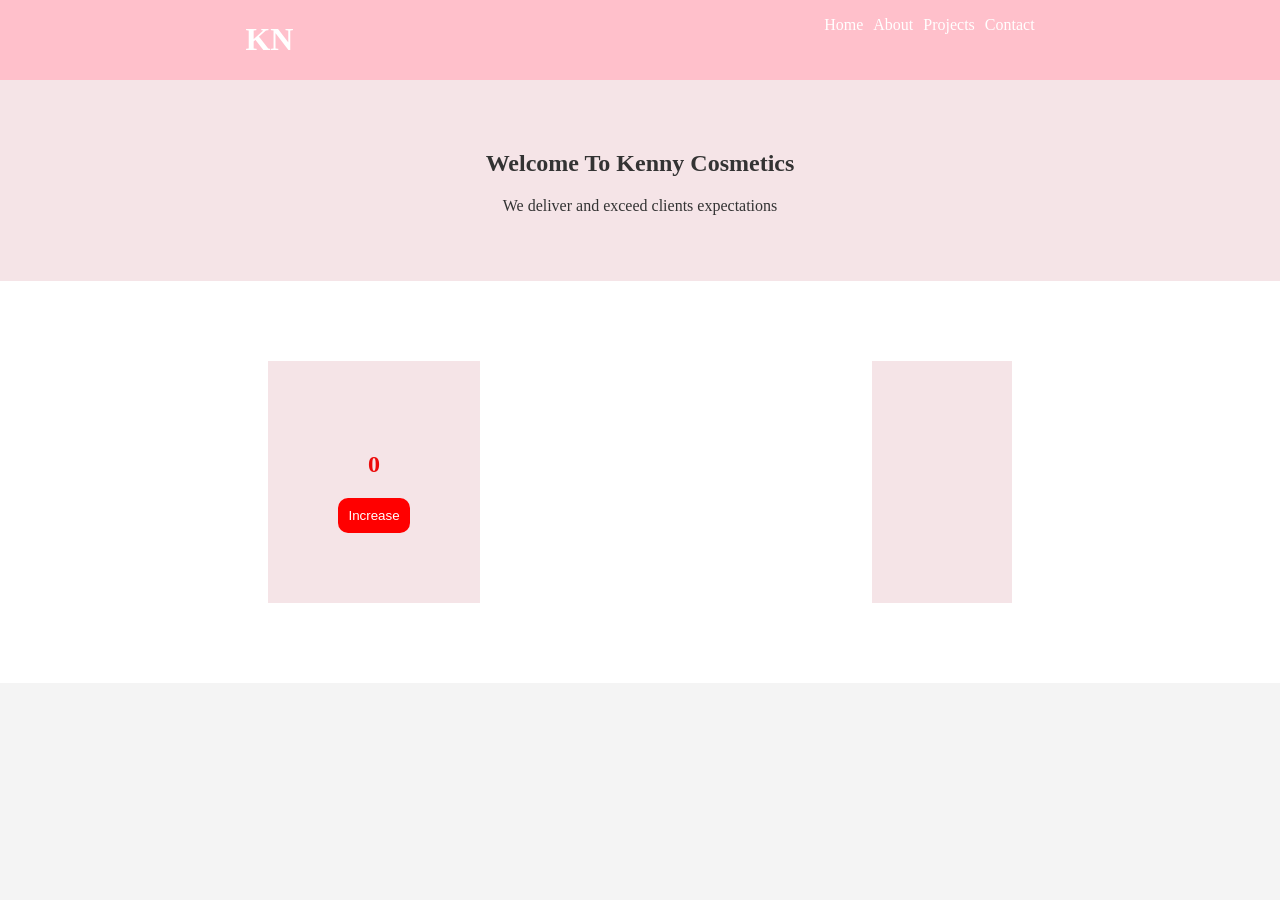
==== index.html @ ae534ec7 "first commit" ====
<!DOCTYPE html>
<html lang="en">
<head>
    <meta charset="UTF-8">
    <meta name="viewport" content="width=device-width, initial-scale=1.0">
    <title>Document</title>
    <link rel="stylesheet" href="style.css">
</head>
<body>
    <header>
        <h1 class="logo">KN</h1>
        <nav>
            <ul>
                <li> <a href="#">Home</a> </li>
                <li> <a href="#">About</a> </li>
                <li> <a href="#">Projects</a> </li>
                <li> <a href="#">Contact</a> </li>
            </ul>
            </ul>
            </ul>
            </ul>
        </nav>
    </header>

    <section id="hero">
        <h1>Welcome To Kenny Cosmetics</h1>
        <p>We deliver and exceed clients expectations</p>
    </section>

    <div id="container">
        <section>
            <h1 id="num">0</h1>
            <button id="btn">Increase</button>
        </section>
        <section></section>
    </div>
    <script src="script.js"></script>
</body>
</html>
---- style.css ----
body{
    background-color: #f4f4f4;
    padding: 0;
    margin: 0;
}
header{
    background-color: pink;
    display: flex;
    justify-content: space-around;
}
header nav ul{
    display: flex;
    gap: 10px;
}
header nav ul li{
    list-style: none;
}
header nav ul li a{
    color: #ffffff;
    text-decoration: none;

}
.logo{
    color: white;
}

#hero{
    background-color: rgb(245, 228, 231);
    text-align: center;
    margin: 0;
    color: #333;
    padding: 50px;
}

#container{
    background-color: white;
    padding: 80px;
    display: flex;
    gap: 15px;
    justify-content: space-around;
}
#container section{
    background-color: rgb(245, 228, 231);
    padding: 70px;
    text-align: center;
    color: #ec0c0c;
    
}
#container section:hover{
    cursor: pointer;
    
}
button{
    background-color:red;
    color: white;
    border: none;
    padding: 10px;
    border-radius: 10px;
}
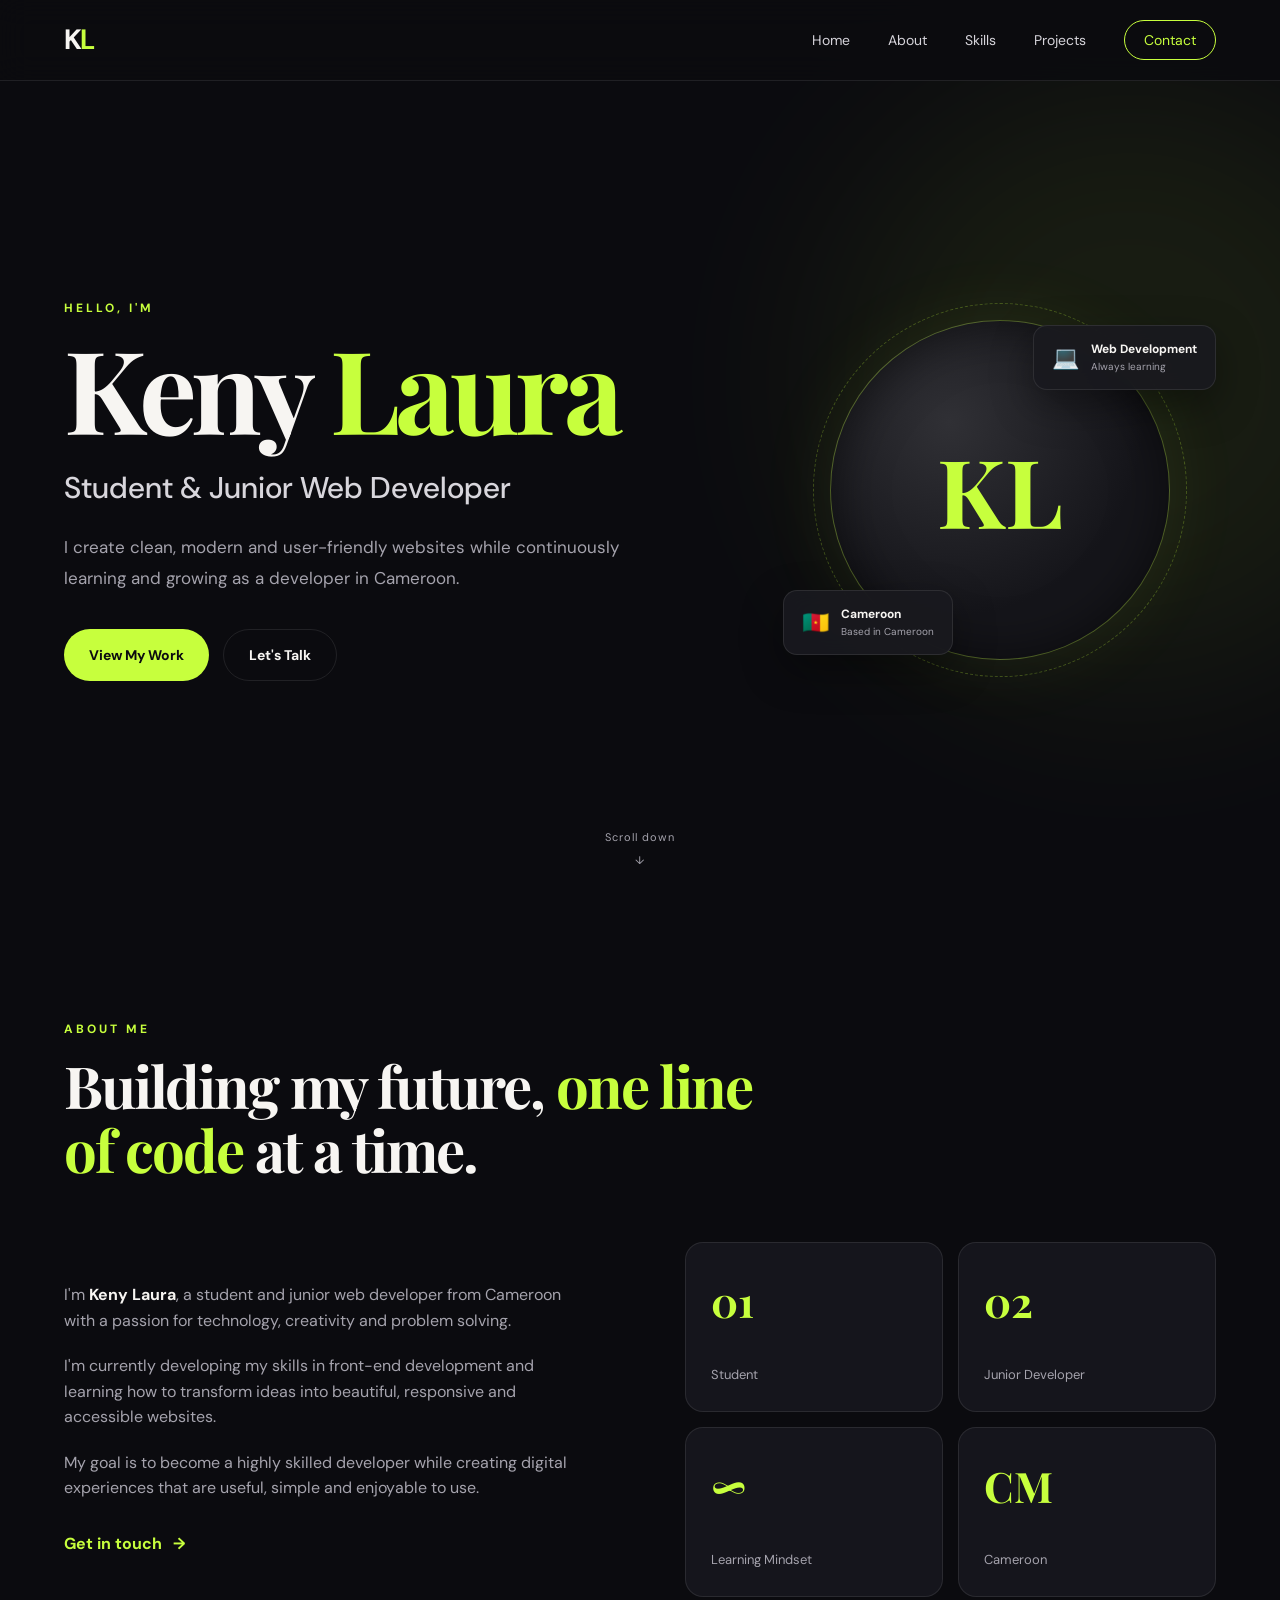
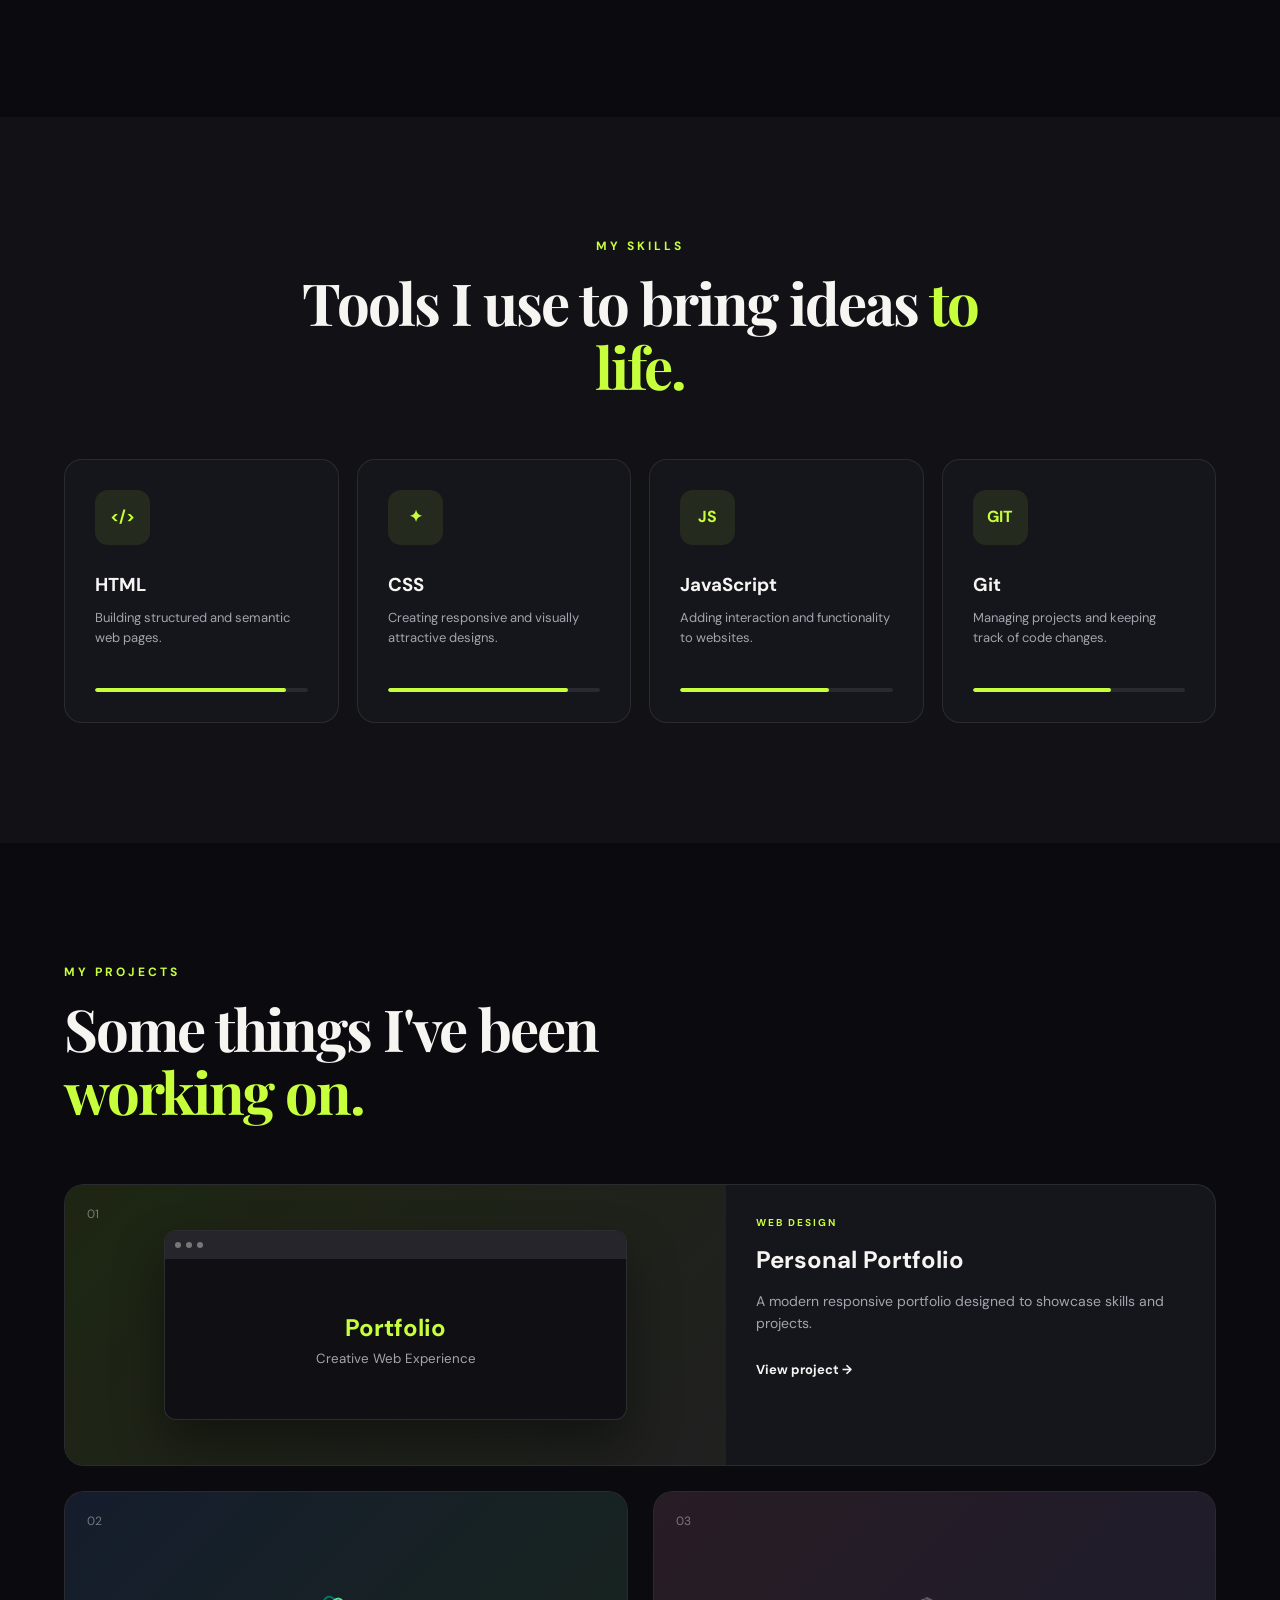
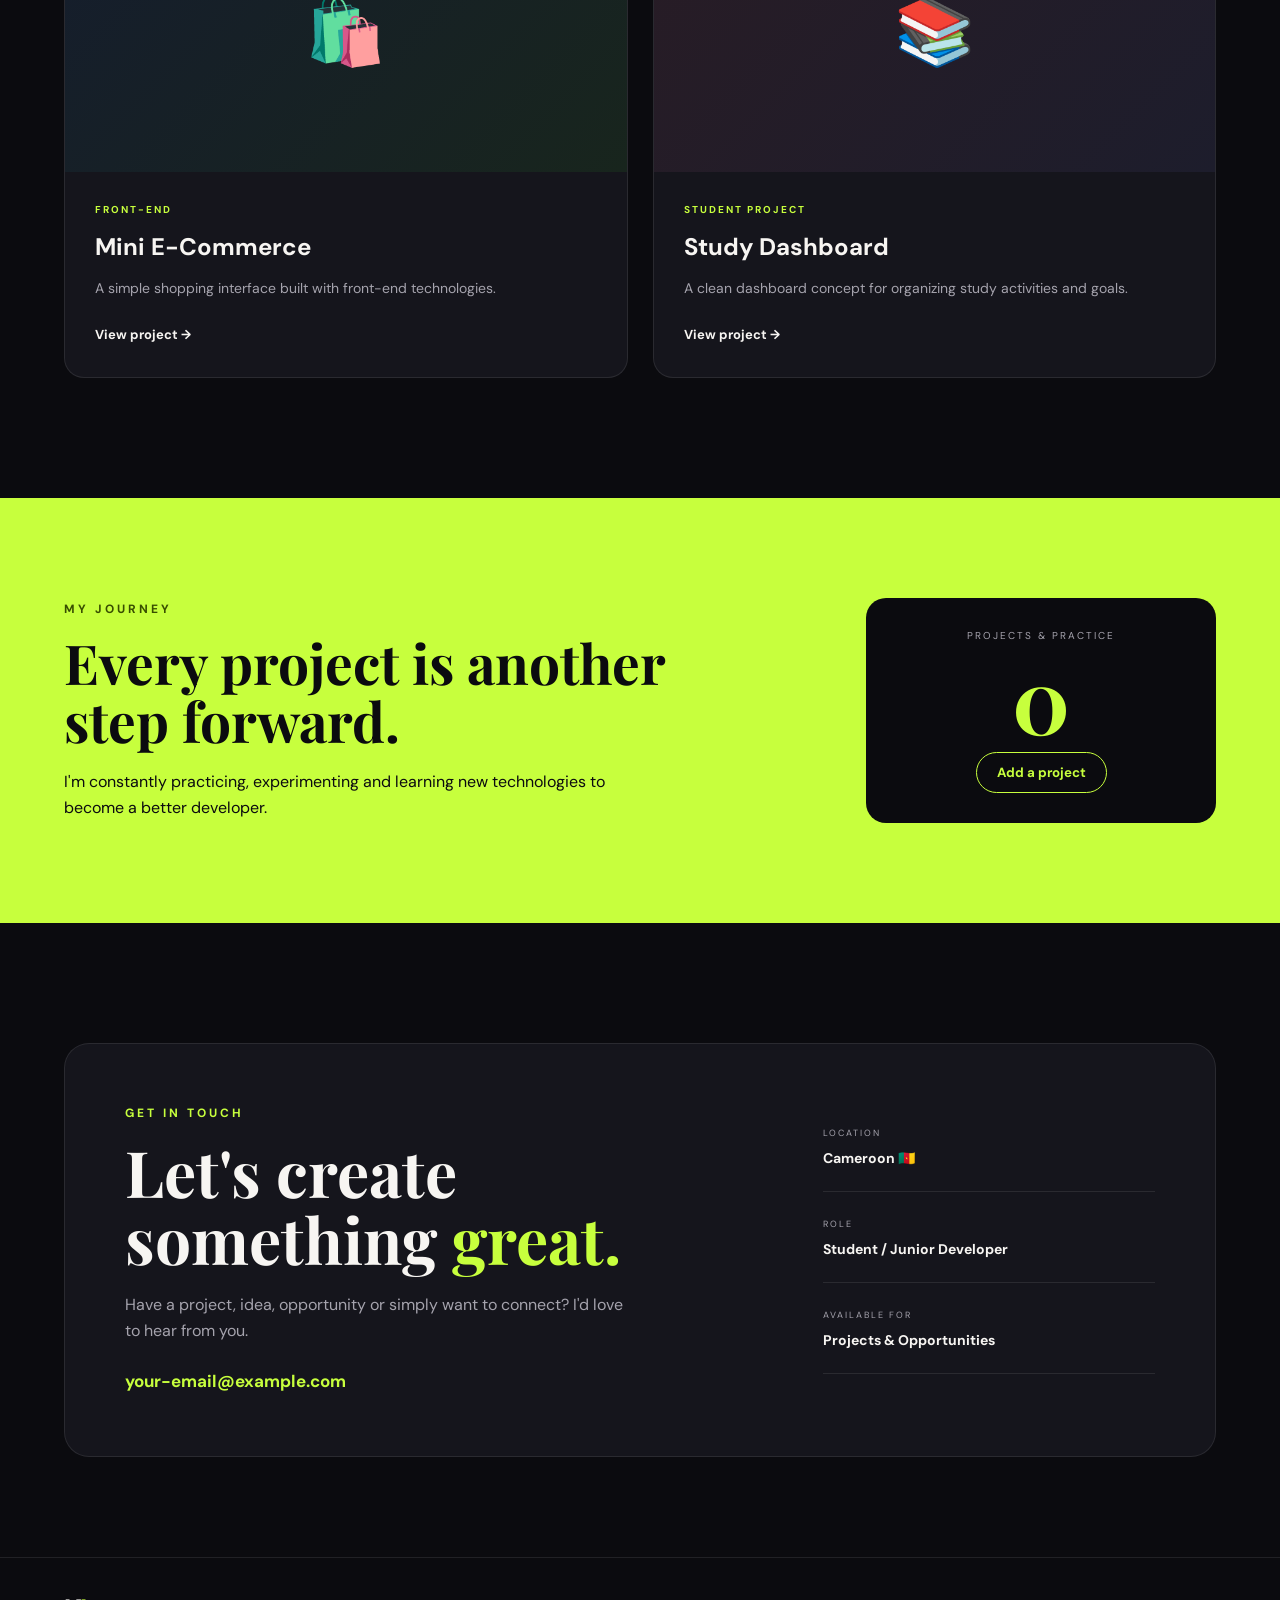
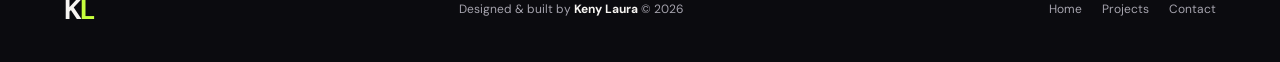
==== commit 54cbd7fe: "Made the site portfolio-like" ====
--- a/index.html
+++ b/index.html
@@ -3,37 +3,362 @@
 <head>
     <meta charset="UTF-8">
     <meta name="viewport" content="width=device-width, initial-scale=1.0">
-    <title>Document</title>
+    <meta name="description" content="Keny Laura - Student and Junior Web Developer from Cameroon">
+    <title>Keny Laura | Web Developer</title>
     <link rel="stylesheet" href="style.css">
 </head>
+
 <body>
-    <header>
-        <h1 class="logo">KN</h1>
-        <nav>
-            <ul>
-                <li> <a href="#">Home</a> </li>
-                <li> <a href="#">About</a> </li>
-                <li> <a href="#">Projects</a> </li>
-                <li> <a href="#">Contact</a> </li>
-            </ul>
-            </ul>
-            </ul>
+
+    <!-- Navigation -->
+    <header class="header">
+        <nav class="navbar container">
+            <a href="#home" class="logo">K<span>L</span></a>
+
+            <button class="menu-toggle" id="menuToggle" aria-label="Toggle navigation">
+                <span></span>
+                <span></span>
+                <span></span>
+            </button>
+
+            <ul class="nav-links" id="navLinks">
+                <li><a href="#home">Home</a></li>
+                <li><a href="#about">About</a></li>
+                <li><a href="#skills">Skills</a></li>
+                <li><a href="#projects">Projects</a></li>
+                <li><a href="#contact" class="nav-contact">Contact</a></li>
             </ul>
         </nav>
     </header>
 
-    <section id="hero">
-        <h1>Welcome To Kenny Cosmetics</h1>
-        <p>We deliver and exceed clients expectations</p>
-    </section>
-
-    <div id="container">
-        <section>
-            <h1 id="num">0</h1>
-            <button id="btn">Increase</button>
-        </section>
-        <section></section>
-    </div>
+    <main>
+
+        <!-- Hero Section -->
+        <section id="home" class="hero">
+            <div class="hero-bg"></div>
+
+            <div class="hero-content container">
+                <div class="hero-text">
+                    <p class="eyebrow">HELLO, I'M</p>
+
+                    <h1>
+                        Keny <span>Laura</span>
+                    </h1>
+
+                    <h2>Student & Junior Web Developer</h2>
+
+                    <p class="hero-description">
+                        I create clean, modern and user-friendly websites
+                        while continuously learning and growing as a developer
+                        in Cameroon.
+                    </p>
+
+                    <div class="hero-buttons">
+                        <a href="#projects" class="btn btn-primary">
+                            View My Work
+                        </a>
+
+                        <a href="#contact" class="btn btn-outline">
+                            Let's Talk
+                        </a>
+                    </div>
+                </div>
+
+                <div class="hero-card">
+                    <div class="profile-circle">
+                        <span>KL</span>
+                    </div>
+
+                    <div class="floating-card card-one">
+                        <span>💻</span>
+                        <div>
+                            <strong>Web Development</strong>
+                            <small>Always learning</small>
+                        </div>
+                    </div>
+
+                    <div class="floating-card card-two">
+                        <span>🇨🇲</span>
+                        <div>
+                            <strong>Cameroon</strong>
+                            <small>Based in Cameroon</small>
+                        </div>
+                    </div>
+                </div>
+            </div>
+
+            <a href="#about" class="scroll-down">
+                <span>Scroll down</span>
+                ↓
+            </a>
+        </section>
+
+        <!-- About Section -->
+        <section id="about" class="section">
+            <div class="container">
+                <div class="section-heading">
+                    <p class="eyebrow">ABOUT ME</p>
+                    <h2>Building my future, <span>one line of code</span> at a time.</h2>
+                </div>
+
+                <div class="about-grid">
+                    <div class="about-text">
+                        <p>
+                            I'm <strong>Keny Laura</strong>, a student and junior
+                            web developer from Cameroon with a passion for
+                            technology, creativity and problem solving.
+                        </p>
+
+                        <p>
+                            I'm currently developing my skills in front-end
+                            development and learning how to transform ideas
+                            into beautiful, responsive and accessible websites.
+                        </p>
+
+                        <p>
+                            My goal is to become a highly skilled developer
+                            while creating digital experiences that are useful,
+                            simple and enjoyable to use.
+                        </p>
+
+                        <a href="#contact" class="text-link">
+                            Get in touch <span>→</span>
+                        </a>
+                    </div>
+
+                    <div class="about-stats">
+                        <div class="stat-card">
+                            <strong>01</strong>
+                            <span>Student</span>
+                        </div>
+
+                        <div class="stat-card">
+                            <strong>02</strong>
+                            <span>Junior Developer</span>
+                        </div>
+
+                        <div class="stat-card">
+                            <strong>∞</strong>
+                            <span>Learning Mindset</span>
+                        </div>
+
+                        <div class="stat-card">
+                            <strong>CM</strong>
+                            <span>Cameroon</span>
+                        </div>
+                    </div>
+                </div>
+            </div>
+        </section>
+
+        <!-- Skills -->
+        <section id="skills" class="section skills-section">
+            <div class="container">
+                <div class="section-heading centered">
+                    <p class="eyebrow">MY SKILLS</p>
+                    <h2>Tools I use to bring ideas <span>to life.</span></h2>
+                </div>
+
+                <div class="skills-grid">
+                    <div class="skill-card">
+                        <div class="skill-icon">&lt;/&gt;</div>
+                        <h3>HTML</h3>
+                        <p>
+                            Building structured and semantic web pages.
+                        </p>
+                        <div class="skill-bar">
+                            <span style="width: 90%"></span>
+                        </div>
+                    </div>
+
+                    <div class="skill-card">
+                        <div class="skill-icon">✦</div>
+                        <h3>CSS</h3>
+                        <p>
+                            Creating responsive and visually attractive designs.
+                        </p>
+                        <div class="skill-bar">
+                            <span style="width: 85%"></span>
+                        </div>
+                    </div>
+
+                    <div class="skill-card">
+                        <div class="skill-icon">JS</div>
+                        <h3>JavaScript</h3>
+                        <p>
+                            Adding interaction and functionality to websites.
+                        </p>
+                        <div class="skill-bar">
+                            <span style="width: 70%"></span>
+                        </div>
+                    </div>
+
+                    <div class="skill-card">
+                        <div class="skill-icon">GIT</div>
+                        <h3>Git</h3>
+                        <p>
+                            Managing projects and keeping track of code changes.
+                        </p>
+                        <div class="skill-bar">
+                            <span style="width: 65%"></span>
+                        </div>
+                    </div>
+                </div>
+            </div>
+        </section>
+
+        <!-- Projects -->
+        <section id="projects" class="section">
+            <div class="container">
+                <div class="section-heading">
+                    <p class="eyebrow">MY PROJECTS</p>
+                    <h2>Some things I've been <span>working on.</span></h2>
+                </div>
+
+                <div class="projects-grid">
+
+                    <article class="project-card project-large">
+                        <div class="project-image gradient-one">
+                            <span class="project-number">01</span>
+                            <div class="mock-browser">
+                                <div class="browser-top">
+                                    <i></i>
+                                    <i></i>
+                                    <i></i>
+                                </div>
+                                <div class="browser-content">
+                                    <strong>Portfolio</strong>
+                                    <small>Creative Web Experience</small>
+                                </div>
+                            </div>
+                        </div>
+
+                        <div class="project-info">
+                            <p>WEB DESIGN</p>
+                            <h3>Personal Portfolio</h3>
+                            <span>
+                                A modern responsive portfolio designed to
+                                showcase skills and projects.
+                            </span>
+                            <a href="#contact" class="project-link">View project →</a>
+                        </div>
+                    </article>
+
+                    <article class="project-card">
+                        <div class="project-image gradient-two">
+                            <span class="project-number">02</span>
+                            <div class="project-symbol">🛍️</div>
+                        </div>
+
+                        <div class="project-info">
+                            <p>FRONT-END</p>
+                            <h3>Mini E-Commerce</h3>
+                            <span>
+                                A simple shopping interface built with
+                                front-end technologies.
+                            </span>
+                            <a href="#contact" class="project-link">View project →</a>
+                        </div>
+                    </article>
+
+                    <article class="project-card">
+                        <div class="project-image gradient-three">
+                            <span class="project-number">03</span>
+                            <div class="project-symbol">📚</div>
+                        </div>
+
+                        <div class="project-info">
+                            <p>STUDENT PROJECT</p>
+                            <h3>Study Dashboard</h3>
+                            <span>
+                                A clean dashboard concept for organizing
+                                study activities and goals.
+                            </span>
+                            <a href="#contact" class="project-link">View project →</a>
+                        </div>
+                    </article>
+
+                </div>
+            </div>
+        </section>
+
+        <!-- Learning Counter -->
+        <section class="journey-section">
+            <div class="container journey-content">
+                <div>
+                    <p class="eyebrow">MY JOURNEY</p>
+                    <h2>Every project is another step forward.</h2>
+                    <p>
+                        I'm constantly practicing, experimenting and learning
+                        new technologies to become a better developer.
+                    </p>
+                </div>
+
+                <div class="counter-box">
+                    <span class="counter-label">PROJECTS & PRACTICE</span>
+                    <strong id="num">0</strong>
+                    <button id="btn">Add a project</button>
+                </div>
+            </div>
+        </section>
+
+        <!-- Contact -->
+        <section id="contact" class="section contact-section">
+            <div class="container">
+                <div class="contact-box">
+                    <div class="contact-text">
+                        <p class="eyebrow">GET IN TOUCH</p>
+                        <h2>Let's create something <span>great.</span></h2>
+
+                        <p>
+                            Have a project, idea, opportunity or simply want
+                            to connect? I'd love to hear from you.
+                        </p>
+
+                        <a href="mailto:your-email@example.com" class="email-link">
+                            your-email@example.com
+                        </a>
+                    </div>
+
+                    <div class="contact-details">
+                        <div>
+                            <span>LOCATION</span>
+                            <strong>Cameroon 🇨🇲</strong>
+                        </div>
+
+                        <div>
+                            <span>ROLE</span>
+                            <strong>Student / Junior Developer</strong>
+                        </div>
+
+                        <div>
+                            <span>AVAILABLE FOR</span>
+                            <strong>Projects & Opportunities</strong>
+                        </div>
+                    </div>
+                </div>
+            </div>
+        </section>
+
+    </main>
+
+    <!-- Footer -->
+    <footer>
+        <div class="container footer-content">
+            <a href="#home" class="logo">K<span>L</span></a>
+
+            <p>
+                Designed & built by <strong>Keny Laura</strong> © 2026
+            </p>
+
+            <div class="footer-links">
+                <a href="#home">Home</a>
+                <a href="#projects">Projects</a>
+                <a href="#contact">Contact</a>
+            </div>
+        </div>
+    </footer>
+
     <script src="script.js"></script>
 </body>
 </html>
--- a/style.css
+++ b/style.css
@@ -1,59 +1,1068 @@
-body{
-    background-color: #f4f4f4;
+@import url('https://fonts.googleapis.com/css2?family=DM+Sans:wght@400;500;600;700&family=Playfair+Display:wght@600;700&display=swap');
+
+:root {
+    --bg: #0b0b0f;
+    --bg-light: #111116;
+    --card: #15151c;
+    --card-hover: #1c1c25;
+    --text: #f7f5f2;
+    --muted: #a5a3ad;
+    --accent: #c7ff3d;
+    --accent-dark: #9fcf20;
+    --border: rgba(255, 255, 255, 0.09);
+    --max-width: 1180px;
+}
+
+* {
+    margin: 0;
     padding: 0;
-    margin: 0;
-}
-header{
-    background-color: pink;
-    display: flex;
-    justify-content: space-around;
-}
-header nav ul{
-    display: flex;
-    gap: 10px;
-}
-header nav ul li{
+    box-sizing: border-box;
+}
+
+html {
+    scroll-behavior: smooth;
+}
+
+body {
+    background: var(--bg);
+    color: var(--text);
+    font-family: 'DM Sans', sans-serif;
+    line-height: 1.6;
+    overflow-x: hidden;
+}
+
+a {
+    color: inherit;
+    text-decoration: none;
+}
+
+button {
+    font-family: inherit;
+}
+
+.container {
+    width: min(90%, var(--max-width));
+    margin: 0 auto;
+}
+
+/* =========================
+   HEADER
+========================= */
+
+.header {
+    position: fixed;
+    top: 0;
+    left: 0;
+    width: 100%;
+    z-index: 1000;
+    background: rgba(11, 11, 15, 0.82);
+    backdrop-filter: blur(15px);
+    border-bottom: 1px solid var(--border);
+}
+
+.navbar {
+    min-height: 80px;
+    display: flex;
+    align-items: center;
+    justify-content: space-between;
+}
+
+.logo {
+    font-size: 28px;
+    font-weight: 700;
+    letter-spacing: -2px;
+}
+
+.logo span {
+    color: var(--accent);
+}
+
+.nav-links {
+    display: flex;
+    align-items: center;
+    gap: 38px;
     list-style: none;
 }
-header nav ul li a{
-    color: #ffffff;
-    text-decoration: none;
-
-}
-.logo{
-    color: white;
-}
-
-#hero{
-    background-color: rgb(245, 228, 231);
+
+.nav-links a {
+    color: #d6d4da;
+    font-size: 14px;
+    transition: color 0.3s ease;
+}
+
+.nav-links a:hover {
+    color: var(--accent);
+}
+
+.nav-links .nav-contact {
+    border: 1px solid var(--accent);
+    color: var(--accent);
+    padding: 10px 19px;
+    border-radius: 50px;
+}
+
+.nav-links .nav-contact:hover {
+    background: var(--accent);
+    color: #0b0b0f;
+}
+
+.menu-toggle {
+    display: none;
+    background: transparent;
+    border: 0;
+    cursor: pointer;
+}
+
+.menu-toggle span {
+    display: block;
+    width: 27px;
+    height: 2px;
+    margin: 6px;
+    background: var(--text);
+    transition: 0.3s;
+}
+
+/* =========================
+   HERO
+========================= */
+
+.hero {
+    min-height: 100vh;
+    position: relative;
+    display: flex;
+    align-items: center;
+    overflow: hidden;
+}
+
+.hero-bg {
+    position: absolute;
+    width: 600px;
+    height: 600px;
+    right: -150px;
+    top: 80px;
+    background: var(--accent);
+    opacity: 0.07;
+    filter: blur(100px);
+    border-radius: 50%;
+}
+
+.hero-content {
+    position: relative;
+    z-index: 2;
+    display: grid;
+    grid-template-columns: 1.2fr 0.8fr;
+    align-items: center;
+    gap: 70px;
+    padding-top: 80px;
+}
+
+.eyebrow {
+    color: var(--accent);
+    font-size: 12px;
+    font-weight: 700;
+    letter-spacing: 3px;
+    margin-bottom: 15px;
+}
+
+.hero h1 {
+    font-family: 'Playfair Display', serif;
+    font-size: clamp(60px, 9vw, 115px);
+    line-height: 0.95;
+    letter-spacing: -5px;
+    margin-bottom: 22px;
+}
+
+.hero h1 span,
+.section-heading span,
+.contact-text span {
+    color: var(--accent);
+}
+
+.hero h2 {
+    font-size: clamp(20px, 3vw, 30px);
+    font-weight: 500;
+    color: #d8d6dc;
+    margin-bottom: 20px;
+}
+
+.hero-description {
+    max-width: 580px;
+    color: var(--muted);
+    font-size: 17px;
+    line-height: 1.8;
+}
+
+.hero-buttons {
+    display: flex;
+    gap: 14px;
+    margin-top: 35px;
+}
+
+.btn {
+    display: inline-flex;
+    align-items: center;
+    justify-content: center;
+    padding: 14px 25px;
+    border-radius: 50px;
+    font-weight: 700;
+    font-size: 14px;
+    transition: 0.3s ease;
+}
+
+.btn-primary {
+    background: var(--accent);
+    color: #0b0b0f;
+}
+
+.btn-primary:hover {
+    background: #d7ff70;
+    transform: translateY(-3px);
+}
+
+.btn-outline {
+    border: 1px solid var(--border);
+    color: var(--text);
+}
+
+.btn-outline:hover {
+    border-color: var(--accent);
+    color: var(--accent);
+}
+
+/* Hero visual */
+
+.hero-card {
+    height: 480px;
+    position: relative;
+    display: flex;
+    align-items: center;
+    justify-content: center;
+}
+
+.profile-circle {
+    width: 340px;
+    height: 340px;
+    border-radius: 50%;
+    background:
+        radial-gradient(circle at 35% 30%, #303035, #15151a 60%);
+    border: 1px solid rgba(199, 255, 61, 0.3);
+    box-shadow:
+        0 0 80px rgba(199, 255, 61, 0.08),
+        inset 0 0 50px rgba(0, 0, 0, 0.5);
+    display: flex;
+    align-items: center;
+    justify-content: center;
+    position: relative;
+}
+
+.profile-circle::before {
+    content: '';
+    position: absolute;
+    inset: -18px;
+    border: 1px dashed rgba(199, 255, 61, 0.25);
+    border-radius: 50%;
+    animation: rotate 20s linear infinite;
+}
+
+.profile-circle span {
+    font-family: 'Playfair Display', serif;
+    font-size: 95px;
+    color: var(--accent);
+    font-weight: 700;
+}
+
+@keyframes rotate {
+    to {
+        transform: rotate(360deg);
+    }
+}
+
+.floating-card {
+    position: absolute;
+    background: rgba(25, 25, 31, 0.92);
+    border: 1px solid var(--border);
+    padding: 14px 18px;
+    border-radius: 14px;
+    display: flex;
+    align-items: center;
+    gap: 12px;
+    box-shadow: 0 15px 40px rgba(0, 0, 0, 0.35);
+    backdrop-filter: blur(10px);
+}
+
+.floating-card span {
+    font-size: 22px;
+}
+
+.floating-card strong {
+    display: block;
+    font-size: 12px;
+}
+
+.floating-card small {
+    display: block;
+    color: var(--muted);
+    font-size: 10px;
+}
+
+.card-one {
+    top: 75px;
+    right: 0;
+}
+
+.card-two {
+    bottom: 75px;
+    left: 0;
+}
+
+.scroll-down {
+    position: absolute;
+    bottom: 30px;
+    left: 50%;
+    transform: translateX(-50%);
+    color: var(--muted);
+    font-size: 11px;
+    letter-spacing: 1px;
+    display: flex;
+    flex-direction: column;
+    align-items: center;
+    gap: 6px;
+}
+
+/* =========================
+   SECTIONS
+========================= */
+
+.section {
+    padding: 120px 0;
+}
+
+.section-heading {
+    max-width: 720px;
+    margin-bottom: 60px;
+}
+
+.section-heading.centered {
+    margin-left: auto;
+    margin-right: auto;
     text-align: center;
-    margin: 0;
-    color: #333;
-    padding: 50px;
-}
-
-#container{
-    background-color: white;
-    padding: 80px;
-    display: flex;
+}
+
+.section-heading h2 {
+    font-family: 'Playfair Display', serif;
+    font-size: clamp(35px, 5vw, 58px);
+    line-height: 1.1;
+    letter-spacing: -2px;
+}
+
+/* =========================
+   ABOUT
+========================= */
+
+.about-grid {
+    display: grid;
+    grid-template-columns: 1fr 1fr;
+    gap: 90px;
+    align-items: center;
+}
+
+.about-text p {
+    color: var(--muted);
+    margin-bottom: 20px;
+    font-size: 16px;
+}
+
+.about-text strong {
+    color: var(--text);
+}
+
+.text-link {
+    display: inline-block;
+    color: var(--accent);
+    font-weight: 700;
+    margin-top: 10px;
+}
+
+.text-link span {
+    display: inline-block;
+    margin-left: 7px;
+    transition: transform 0.3s;
+}
+
+.text-link:hover span {
+    transform: translateX(6px);
+}
+
+.about-stats {
+    display: grid;
+    grid-template-columns: 1fr 1fr;
     gap: 15px;
-    justify-content: space-around;
-}
-#container section{
-    background-color: rgb(245, 228, 231);
-    padding: 70px;
+}
+
+.stat-card {
+    min-height: 170px;
+    background: var(--card);
+    border: 1px solid var(--border);
+    padding: 25px;
+    border-radius: 18px;
+    display: flex;
+    flex-direction: column;
+    justify-content: space-between;
+    transition: 0.3s ease;
+}
+
+.stat-card:hover {
+    transform: translateY(-5px);
+    border-color: rgba(199, 255, 61, 0.3);
+}
+
+.stat-card strong {
+    font-family: 'Playfair Display', serif;
+    font-size: 42px;
+    color: var(--accent);
+}
+
+.stat-card span {
+    color: var(--muted);
+    font-size: 13px;
+}
+
+/* =========================
+   SKILLS
+========================= */
+
+.skills-section {
+    background: var(--bg-light);
+}
+
+.skills-grid {
+    display: grid;
+    grid-template-columns: repeat(4, 1fr);
+    gap: 18px;
+}
+
+.skill-card {
+    background: var(--card);
+    padding: 30px;
+    border: 1px solid var(--border);
+    border-radius: 18px;
+    transition: 0.3s ease;
+}
+
+.skill-card:hover {
+    transform: translateY(-7px);
+    background: var(--card-hover);
+    border-color: rgba(199, 255, 61, 0.25);
+}
+
+.skill-icon {
+    width: 55px;
+    height: 55px;
+    display: flex;
+    align-items: center;
+    justify-content: center;
+    border-radius: 13px;
+    background: rgba(199, 255, 61, 0.09);
+    color: var(--accent);
+    font-weight: 700;
+    margin-bottom: 25px;
+}
+
+.skill-card h3 {
+    margin-bottom: 8px;
+}
+
+.skill-card p {
+    color: var(--muted);
+    font-size: 13px;
+    min-height: 60px;
+}
+
+.skill-bar {
+    height: 4px;
+    margin-top: 20px;
+    background: #292930;
+    border-radius: 10px;
+    overflow: hidden;
+}
+
+.skill-bar span {
+    display: block;
+    height: 100%;
+    background: var(--accent);
+    border-radius: 10px;
+}
+
+/* =========================
+   PROJECTS
+========================= */
+
+.projects-grid {
+    display: grid;
+    grid-template-columns: repeat(2, 1fr);
+    gap: 25px;
+}
+
+.project-card {
+    background: var(--card);
+    border: 1px solid var(--border);
+    border-radius: 20px;
+    overflow: hidden;
+    transition: 0.3s ease;
+}
+
+.project-card:hover {
+    transform: translateY(-7px);
+    border-color: rgba(199, 255, 61, 0.25);
+}
+
+.project-large {
+    grid-column: span 2;
+    display: grid;
+    grid-template-columns: 1.15fr 0.85fr;
+}
+
+.project-image {
+    min-height: 280px;
+    position: relative;
+    display: flex;
+    align-items: center;
+    justify-content: center;
+    overflow: hidden;
+}
+
+.gradient-one {
+    background: linear-gradient(135deg, #1d2612, #202020);
+}
+
+.gradient-two {
+    background: linear-gradient(135deg, #151d2d, #18251d);
+}
+
+.gradient-three {
+    background: linear-gradient(135deg, #281c25, #1d1d2c);
+}
+
+.project-number {
+    position: absolute;
+    top: 20px;
+    left: 22px;
+    color: rgba(255, 255, 255, 0.4);
+    font-size: 12px;
+}
+
+.project-symbol {
+    font-size: 65px;
+}
+
+.mock-browser {
+    width: 70%;
+    background: #101014;
+    border: 1px solid rgba(255,255,255,0.12);
+    border-radius: 12px;
+    overflow: hidden;
+    box-shadow: 0 25px 50px rgba(0,0,0,0.4);
+}
+
+.browser-top {
+    height: 28px;
+    display: flex;
+    align-items: center;
+    gap: 5px;
+    padding: 0 10px;
+    background: #25252b;
+}
+
+.browser-top i {
+    width: 6px;
+    height: 6px;
+    background: #777;
+    border-radius: 50%;
+}
+
+.browser-content {
+    height: 160px;
+    display: flex;
+    flex-direction: column;
+    justify-content: center;
+    align-items: center;
+}
+
+.browser-content strong {
+    color: var(--accent);
+    font-size: 24px;
+}
+
+.browser-content small {
+    color: var(--muted);
+}
+
+.project-info {
+    padding: 30px;
+}
+
+.project-info p {
+    color: var(--accent);
+    font-size: 10px;
+    letter-spacing: 2px;
+    font-weight: 700;
+    margin-bottom: 10px;
+}
+
+.project-info h3 {
+    font-size: 24px;
+    margin-bottom: 10px;
+}
+
+.project-info > span {
+    color: var(--muted);
+    font-size: 14px;
+    display: block;
+    margin-bottom: 22px;
+}
+
+.project-link {
+    color: var(--text);
+    font-size: 13px;
+    font-weight: 700;
+}
+
+.project-link:hover {
+    color: var(--accent);
+}
+
+/* =========================
+   JOURNEY / COUNTER
+========================= */
+
+.journey-section {
+    padding: 100px 0;
+    background: var(--accent);
+    color: #0b0b0f;
+}
+
+.journey-content {
+    display: grid;
+    grid-template-columns: 1fr 350px;
+    align-items: center;
+    gap: 80px;
+}
+
+.journey-section .eyebrow {
+    color: #384e00;
+}
+
+.journey-section h2 {
+    font-family: 'Playfair Display', serif;
+    font-size: clamp(35px, 5vw, 55px);
+    line-height: 1.05;
+    max-width: 650px;
+    margin-bottom: 20px;
+}
+
+.journey-section p {
+    max-width: 600px;
+}
+
+.counter-box {
+    background: #0b0b0f;
+    color: var(--text);
+    padding: 30px;
+    border-radius: 20px;
     text-align: center;
-    color: #ec0c0c;
-    
-}
-#container section:hover{
+}
+
+.counter-label {
+    display: block;
+    color: var(--muted);
+    font-size: 10px;
+    letter-spacing: 2px;
+}
+
+.counter-box strong {
+    display: block;
+    color: var(--accent);
+    font-family: 'Playfair Display', serif;
+    font-size: 90px;
+    line-height: 1.2;
+}
+
+.counter-box button {
+    border: 1px solid var(--accent);
+    color: var(--accent);
+    background: transparent;
+    padding: 11px 20px;
+    border-radius: 50px;
     cursor: pointer;
-    
-}
-button{
-    background-color:red;
-    color: white;
-    border: none;
-    padding: 10px;
-    border-radius: 10px;
+    font-weight: 700;
+    transition: 0.3s;
+}
+
+.counter-box button:hover {
+    background: var(--accent);
+    color: #0b0b0f;
+}
+
+/* =========================
+   CONTACT
+========================= */
+
+.contact-section {
+    padding-bottom: 100px;
+}
+
+.contact-box {
+    background: var(--card);
+    border: 1px solid var(--border);
+    border-radius: 25px;
+    padding: 60px;
+    display: grid;
+    grid-template-columns: 1.3fr 0.7fr;
+    gap: 80px;
+}
+
+.contact-text h2 {
+    font-family: 'Playfair Display', serif;
+    font-size: clamp(40px, 5vw, 65px);
+    line-height: 1.05;
+    margin-bottom: 20px;
+}
+
+.contact-text > p:not(.eyebrow) {
+    color: var(--muted);
+    max-width: 500px;
+    margin-bottom: 25px;
+}
+
+.email-link {
+    color: var(--accent);
+    font-size: 17px;
+    font-weight: 700;
+}
+
+.contact-details {
+    display: flex;
+    flex-direction: column;
+    justify-content: center;
+    gap: 25px;
+}
+
+.contact-details div {
+    border-bottom: 1px solid var(--border);
+    padding-bottom: 20px;
+}
+
+.contact-details span {
+    display: block;
+    color: var(--muted);
+    font-size: 9px;
+    letter-spacing: 2px;
+    margin-bottom: 5px;
+}
+
+.contact-details strong {
+    font-size: 14px;
+}
+
+/* =========================
+   FOOTER
+========================= */
+
+footer {
+    border-top: 1px solid var(--border);
+    padding: 30px 0;
+}
+
+.footer-content {
+    display: flex;
+    align-items: center;
+    justify-content: space-between;
+    gap: 20px;
+}
+
+.footer-content p {
+    color: var(--muted);
+    font-size: 12px;
+}
+
+.footer-content p strong {
+    color: var(--text);
+}
+
+.footer-links {
+    display: flex;
+    gap: 20px;
+}
+
+.footer-links a {
+    color: var(--muted);
+    font-size: 12px;
+}
+
+.footer-links a:hover {
+    color: var(--accent);
+}
+
+/* =========================
+   RESPONSIVE
+========================= */
+
+@media (max-width: 900px) {
+
+    .nav-links {
+        gap: 20px;
+    }
+
+    .hero-content {
+        grid-template-columns: 1fr;
+        text-align: center;
+        gap: 20px;
+    }
+
+    .hero-description {
+        margin: 0 auto;
+    }
+
+    .hero-buttons {
+        justify-content: center;
+    }
+
+    .hero-card {
+        height: 390px;
+    }
+
+    .profile-circle {
+        width: 270px;
+        height: 270px;
+    }
+
+    .profile-circle span {
+        font-size: 75px;
+    }
+
+    .card-one {
+        right: 10%;
+    }
+
+    .card-two {
+        left: 10%;
+    }
+
+    .about-grid {
+        grid-template-columns: 1fr;
+        gap: 50px;
+    }
+
+    .skills-grid {
+        grid-template-columns: 1fr 1fr;
+    }
+
+    .journey-content {
+        grid-template-columns: 1fr;
+        gap: 40px;
+    }
+
+    .counter-box {
+        max-width: 400px;
+    }
+
+    .contact-box {
+        grid-template-columns: 1fr;
+        gap: 50px;
+    }
+}
+
+@media (max-width: 650px) {
+
+    .navbar {
+        min-height: 70px;
+    }
+
+    .menu-toggle {
+        display: block;
+        z-index: 1001;
+    }
+
+    .nav-links {
+        position: fixed;
+        top: 70px;
+        left: 0;
+        width: 100%;
+        height: calc(100vh - 70px);
+        background: rgba(11, 11, 15, 0.98);
+        backdrop-filter: blur(15px);
+        flex-direction: column;
+        justify-content: center;
+        gap: 30px;
+        transform: translateX(100%);
+        transition: transform 0.35s ease;
+    }
+
+    .nav-links.active {
+        transform: translateX(0);
+    }
+
+    .nav-links a {
+        font-size: 18px;
+    }
+
+    .hero {
+        padding-top: 70px;
+    }
+
+    .hero h1 {
+        font-size: clamp(55px, 17vw, 85px);
+        letter-spacing: -4px;
+    }
+
+    .hero h2 {
+        font-size: 19px;
+    }
+
+    .hero-description {
+        font-size: 15px;
+    }
+
+    .hero-buttons {
+        flex-direction: column;
+        align-items: stretch;
+        padding: 0 25px;
+    }
+
+    .hero-card {
+        height: 320px;
+    }
+
+    .profile-circle {
+        width: 220px;
+        height: 220px;
+    }
+
+    .profile-circle span {
+        font-size: 60px;
+    }
+
+    .floating-card {
+        padding: 10px;
+    }
+
+    .card-one {
+        top: 30px;
+        right: 0;
+    }
+
+    .card-two {
+        bottom: 20px;
+        left: 0;
+    }
+
+    .scroll-down {
+        display: none;
+    }
+
+    .section {
+        padding: 80px 0;
+    }
+
+    .section-heading {
+        margin-bottom: 40px;
+    }
+
+    .section-heading h2 {
+        font-size: 38px;
+    }
+
+    .about-stats {
+        grid-template-columns: 1fr 1fr;
+    }
+
+    .stat-card {
+        min-height: 130px;
+    }
+
+    .stat-card strong {
+        font-size: 32px;
+    }
+
+    .skills-grid {
+        grid-template-columns: 1fr;
+    }
+
+    .skill-card p {
+        min-height: auto;
+    }
+
+    .projects-grid {
+        grid-template-columns: 1fr;
+    }
+
+    .project-large {
+        grid-column: span 1;
+        display: block;
+    }
+
+    .project-image {
+        min-height: 230px;
+    }
+
+    .mock-browser {
+        width: 75%;
+    }
+
+    .journey-section {
+        padding: 75px 0;
+    }
+
+    .journey-section h2 {
+        font-size: 40px;
+    }
+
+    .counter-box strong {
+        font-size: 75px;
+    }
+
+    .contact-box {
+        padding: 35px 25px;
+        border-radius: 18px;
+    }
+
+    .contact-text h2 {
+        font-size: 43px;
+    }
+
+    .footer-content {
+        flex-direction: column;
+        text-align: center;
+    }
+
+    .footer-links {
+        justify-content: center;
+    }
+}
+
+@media (max-width: 380px) {
+
+    .container {
+        width: 88%;
+    }
+
+    .hero h1 {
+        font-size: 53px;
+    }
+
+    .about-stats {
+        grid-template-columns: 1fr;
+    }
+
+    .floating-card {
+        transform: scale(0.85);
+    }
+
+    .card-one {
+        right: -10px;
+    }
+
+    .card-two {
+        left: -10px;
+    }
 }
